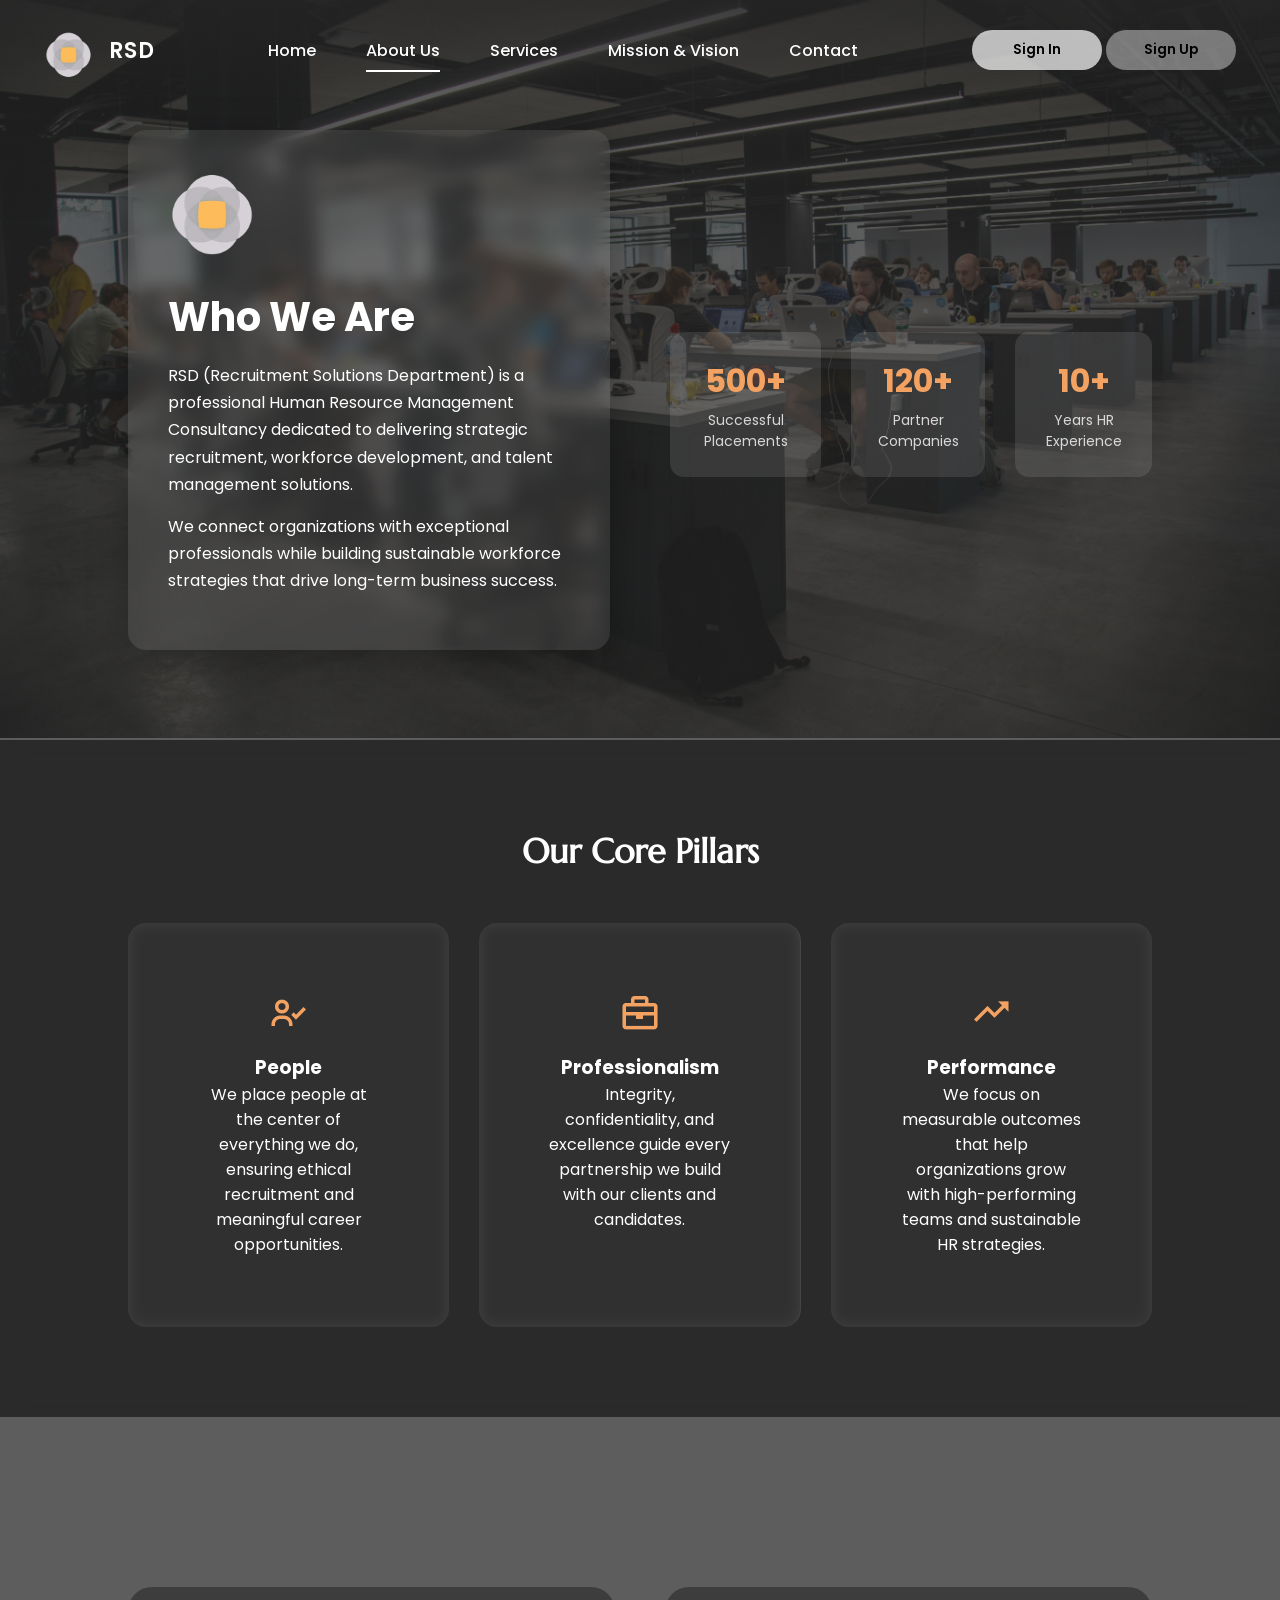
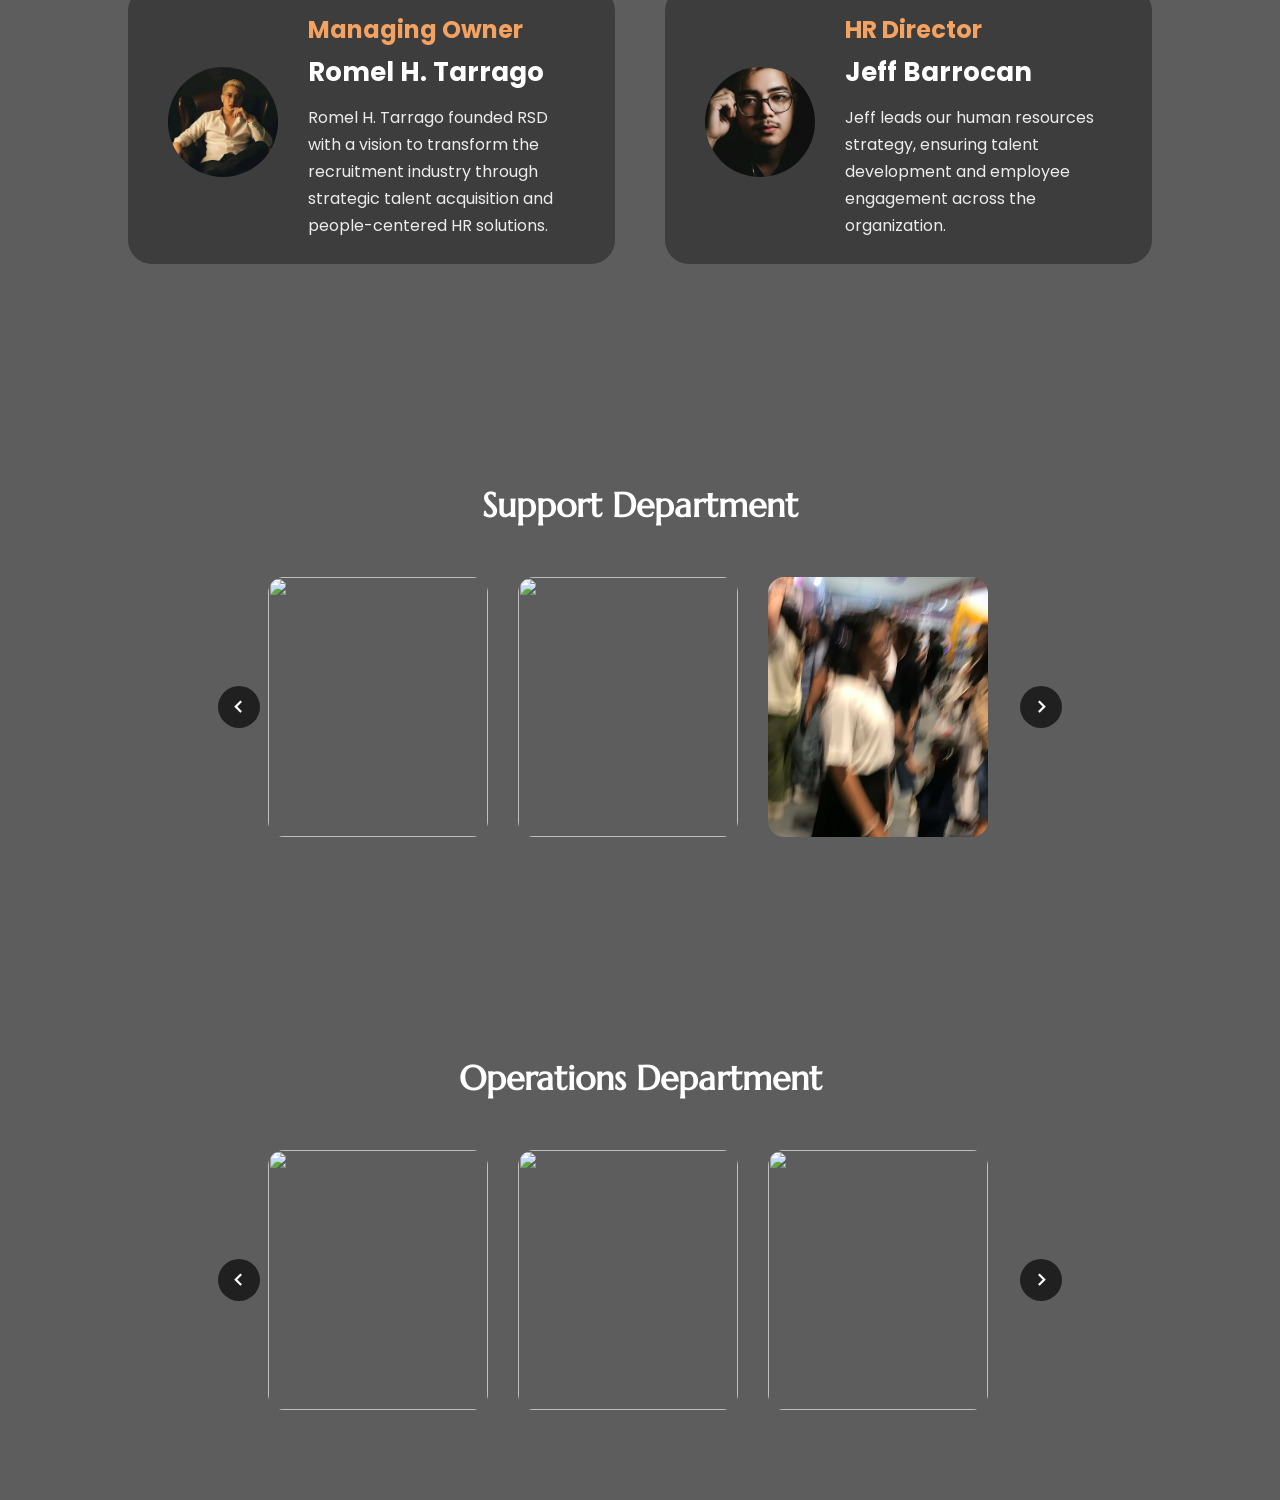
==== about.html @ 2aed26bf "Upload website files" ====
<!DOCTYPE html>
<html lang="en">
<head>

<meta charset="UTF-8">
<meta name="viewport" content="width=device-width, initial-scale=1.0">

<link href="https://unpkg.com/boxicons@2.1.4/css/boxicons.min.css" rel="stylesheet">
<link rel="stylesheet" href="style.css">
<link rel="stylesheet" href="about.css">

<link rel="icon" href="images/rsdlogo.png">

<title>About Us | RSD</title>

</head>

<body>

<div class="wrapper">

<!-- NAVBAR -->
<nav class="nav">

<div class="nav-logo">
<img src="images/rsdlogo.png" class="logo">
<span class="logo-text">RSD</span>
</div>

<div class="nav-menu">
<ul>
<li><a href="index.html" class="link">Home</a></li>
<li><a href="about.html" class="link active">About Us</a></li>
<li><a href="services.html" class="link">Services</a></li>
<li><a href="mission.html" class="link">Mission & Vision</a></li>
<li><a href="contact.html" class="link">Contact</a></li>
</ul>
</div>

<div class="nav-button">
<button class="btn white-btn" onclick="location.href='login.html'">Sign In</button>
<button class="btn" onclick="location.href='register.html'">Sign Up</button>
</div>

</nav>

<!-- ABOUT HERO -->

<section class="about-company">

<div class="about-card">

<img src="images/rsdlogo.png" class="about-logo">

<h1>Who We Are</h1>

<p>
RSD (Recruitment Solutions Department) is a professional Human Resource
Management Consultancy dedicated to delivering strategic recruitment,
workforce development, and talent management solutions.
</p>

<p>
We connect organizations with exceptional professionals while building
sustainable workforce strategies that drive long-term business success.
</p>

</div>

<div class="about-stats">

<div class="stat">
<h3>500+</h3>
<p>Successful Placements</p>
</div>

<div class="stat">
<h3>120+</h3>
<p>Partner Companies</p>
</div>

<div class="stat">
<h3>10+</h3>
<p>Years HR Experience</p>
</div>

</div>

</section>

<!-- CORE PILLARS -->

<section class="pillars reveal">

<video autoplay loop muted playsinline class="bg-video">
<source src="videos/bg-video.mp4" type="video/mp4">
</video>

<h2 class="section-title">Our Core Pillars</h2>

<div class="pillar-grid">

<div class="pillar-card">
<i class="bx bx-user-check"></i>
<h3>People</h3>
<p>
We place people at the center of everything we do, ensuring ethical recruitment and meaningful career opportunities.
</p>
</div>

<div class="pillar-card">
<i class="bx bx-briefcase"></i>
<h3>Professionalism</h3>
<p>
Integrity, confidentiality, and excellence guide every partnership we build with our clients and candidates.
</p>
</div>

<div class="pillar-card">
<i class="bx bx-trending-up"></i>
<h3>Performance</h3>
<p>
We focus on measurable outcomes that help organizations grow with high-performing teams and sustainable HR strategies.
</p>
</div>

</div>

</section>

<!-- CEO -->

<section class="ceo reveal">

<div class="ceo-card">

<div class="ceo-img">
<img src="images/ceo.jpg">
</div>

<div class="ceo-info">
<h2>Managing Owner</h2>
<h3>Romel H. Tarrago</h3>
<p>
Romel H. Tarrago founded RSD with a vision to transform the recruitment industry through strategic talent acquisition and people-centered HR solutions.
</p>
</div>

</div>

<div class="ceo-card">

<div class="ceo-img">
<img src="images/hr.jpg">
</div>

<div class="ceo-info">
<h2>HR Director</h2>
<h3>Jeff Barrocan</h3>
<p>
Jeff leads our human resources strategy, ensuring talent development and employee engagement across the organization.
</p>
</div>

</div>

</section>

<!-- SUPPORT DEPARTMENT -->

<section class="support-team">

<h2 class="section-title">Support Department</h2>

<div class="slider-wrapper">

<button class="slide-btn left" onclick="slideLeft('supportSlider')">
<i class='bx bx-chevron-left'></i>
</button>

<div class="support-grid slider" id="supportSlider">

<div class="support-card">
<img src="images/erica.jpg">
<div class="card-info">
<h4>Erica</h4>
<p>Project Executive</p>
</div>
</div>

<div class="support-card">
<img src="images/ace.jpg">
<div class="card-info">
<h4>Ace</h4>
<p>Business Development</p>
</div>
</div>

<div class="support-card">
<img src="images/ivonne.jpg">
<div class="card-info">
<h4>Ivonne</h4>
<p>Corporate Trainer</p>
</div>
</div>

<div class="support-card">
<img src="images/rubyann.jpg">
<div class="card-info">
<h4>Rubyann</h4>
<p>HR Lead</p>
</div>
</div>

<div class="support-card">
<img src="images/arci.jpg">
<div class="card-info">
<h4>Arci</h4>
<p>HR Associate</p>
</div>
</div>

<div class="support-card">
<img src="images/reyel.jpg">
<div class="card-info">
<h4>Reyel</h4>
<p>AR / AP</p>
</div>
</div>

<div class="support-card">
<img src="images/marjorine.jpg">
<div class="card-info">
<h4>Marjorine</h4>
<p>SMBP</p>
</div>
</div>

<div class="support-card">
<img src="images/ailene.jpg">
<div class="card-info">
<h4>Ailene</h4>
<p>Social Media Marketing & Business Partnership Associate</p>
</div>
</div>

<div class="support-card">
<img src="images/jasper.jpg">
<div class="card-info">
<h4>Jasper</h4>
<p>Staff</p>
</div>
</div>

<div class="support-card">
<img src="images/kally.jpg">
<div class="card-info">
<h4>Kally</h4>
<p>Candidate Engagement Cordinator</p>
</div>
</div>

<div class="support-card">
<img src="images/obet.jpg">
<div class="card-info">
<h4>Obet</h4>
<p>IT</p>
</div>
</div>

</div>

<button class="slide-btn right" onclick="slideRight('supportSlider')">
<i class='bx bx-chevron-right'></i>
</button>

</div>

</section>

<!-- OPERATIONS DEPARTMENT -->

<section class="support-team">

<h2 class="section-title">Operations Department</h2>

<div class="slider-wrapper">

<button class="slide-btn left" onclick="slideLeft('operationsSlider')">
<i class='bx bx-chevron-left'></i>
</button>

<div class="support-grid slider" id="operationsSlider">

<div class="support-card">
<img src="images/shane.jpg">
<div class="card-info">
<h4>Shane</h4>
<p>Manager</p>
</div>
</div>

<div class="support-card">
<img src="images/jerry.jpg">
<div class="card-info">
<h4>Jerry Mae</h4>
<p>Manager</p>
</div>
</div>

<div class="support-card">
<img src="images/jerlyn.jpg">
<div class="card-info">
<h4>Jerlyn</h4>
<p>Assistant Manager</p>
</div>
</div>

<div class="support-card">
<img src="images/jhonric.jpg">
<div class="card-info">
<h4>Jhonric</h4>
<p>Assistant Manager</p>
</div>
</div>

<div class="support-card">
<img src="images/bub.jpg">
<div class="card-info">
<h4>Bub</h4>
<p>Lead</p>
</div>
</div>

<div class="support-card">
<img src="images/angela.jpg">
<div class="card-info">
<h4>Angela</h4>
<p>Lead</p>
</div>
</div>

<div class="support-card">
<img src="images/joy.jpg">
<div class="card-info">
<h4>Joy</h4>
<p>Lead</p>
</div>
</div>

<div class="support-card">
<img src="images/nelgin.jpg">
<div class="card-info">
<h4>Nelgin</h4>
<p>OIC</p>
</div>
</div>

</div>

<button class="slide-btn right" onclick="slideRight('operationsSlider')">
<i class='bx bx-chevron-right'></i>
</button>

</div>

</section>

</div>

<script src="about.js"></script>

</body>
</html>
---- style.css ----
/* =========================
   STYLE CSS
   ========================= */

@import url('https://fonts.googleapis.com/css2?family=Poppins:wght@400;500;600&display=swap');
@import url('https://fonts.googleapis.com/css2?family=Marcellus&family=Poppins:ital,wght@0,100;0,200;0,300;0,400;0,500;0,600;0,700;0,800;0,900;1,100;1,200;1,300;1,400;1,500;1,600;1,700;1,800;1,900&display=swap');

* {
    margin: 0;
    padding: 0;
    box-sizing: border-box;
    font-family: 'Poppins', sans-serif;
}

body {
    min-height: 100vh;
    background-image: url(images/OG.jpg);
    background-repeat: no-repeat;
    background-position: 0 -115px;
    background-size: 100% auto;
}

.wrapper {
    min-height: 100vh;
    background: rgba(39, 39, 39, 0.7);
    padding-top: 100px; /* navbar offset */
}

/* =========================
   NAVBAR
   ========================= */

.nav {
    position: fixed;
    top: 0;
    width: 100%;
    height: 100px;
    display: flex;
    align-items: center;
    justify-content: space-around;
    background: linear-gradient(rgba(39,39,39,0.6), transparent);
    z-index: 100;
}

.nav-logo {
    display: flex;
    align-items: center;
    gap: 15px;
}

.logo {
    height: 45px;
}

.logo-text {
    font-size: 22px;
    font-weight: 600;
    color: white;
    letter-spacing: 1px;
}

.nav-logo img.logo {
    margin-top: 10px;
    height: 50px;
    width: auto;
}

.nav-logo p {
    color: white;
    font-size: 25px;
    font-weight: 600;
}

.nav-menu ul {
    display: flex;
}

.nav-menu ul li {
    list-style: none;
}

.nav-menu ul li .link {
    position: relative;
    text-decoration: none;
    font-weight: 500;
    color: white;
    padding-bottom: 15px;
    margin: 0 25px;
    transition: color 0.3s ease;
}

/* animated underline */
.nav-menu ul li .link::after {
    content: "";
    position: absolute;
    left: 0;
    bottom: 5px;
    width: 0;
    height: 2px;
    background-color: #ffffff;
    transition: width 0.3s ease;
}

.nav-menu ul li .link:hover {
    color: #f4a261;
    transform: translateY(-2px);
}

.nav-menu ul li .link:hover::after,
.nav-menu ul li .link.active::after {
    width: 100%;
}

.nav-button .btn {
    width: 130px;
    height: 40px;
    font-weight: 600;
    background: rgba(255, 255, 255, 0.4);
    border: none;
    border-radius: 30px;
    cursor: pointer;
    transition: color 0.3s ease, transform 0.3s ease;
}

.nav-button .btn:hover {
    color: #f4a261;
    transform: translateY(-2px);
}

.btn:hover {
    background: rgba(255, 255, 255, 0.3);
}

#RegisterBtn {
    margin-left: 15px;
}

.btn.white-btn {
    background: rgba(255, 255, 255, 0.7);
}

.btn.white-btn:hover {
    background: rgba(255, 255, 255, 0.5);
}

/* =========================
   FORMS
   ========================= */

.nav-menu-btn {
    display: none;
}

.form-box {
    position: relative;
    display: flex;
    align-items: center;
    justify-content: center;
    width: 510px;
    height: 450px;
    overflow: hidden;
    z-index: 2;
}

.login-container,
.register-container {
    position: absolute;
    width: 100%;
    max-width: 500px;
    flex-direction: column;
    transition: 0.5s ease-in-out;
    margin-bottom: 5px;
    text-align: center;
}

.login-container {
    left: 1px;
}

.register-container {
    right: -520px;
}

.top span {
    color: white;
    font-size: small;
    padding: 10px 0;
}

.top span a {
    font-weight: 500;
    color: white;
    margin-left: 5px;
}

header {
    color: white;
    font-size: 30px;
    text-align: center;
    padding: 10px 0 30px;
}

.two-forms {
    display: flex;
    gap: 10px;
    width: 100%;
}

.input-box {
    position: relative;
    width: 100%;
    margin-bottom: 30px;
}

.input-field {
    font-size: 15px;
    background: rgba(255, 255, 255, 0.2);
    color: white;
    height: 45px;
    width: 100%;
    padding: 0 15px 0 45px;
    border: none;
    border-radius: 30px;
    outline: none;
    transition: 0.2s ease;
}

.input-field:hover,
.input-field:focus {
    background: rgba(255, 255, 255, 0.25);
}

::-webkit-input-placeholder {
    color: white;
}

.input-box i {
    position: absolute;
    top: 50%;
    left: 18px;
    transform: translateY(-50%);
    color: white;
}

.submit {
    font-size: 15px;
    font-weight: 500;
    color: black;
    height: 45px;
    width: 100%;
    border: none;
    border-radius: 300px;
    background: rgba(255, 255, 255, 0.7);
    cursor: pointer;
    transition: 0.3s ease-in-out;
}

.submit:hover {
    background: rgba(255, 255, 255, 0.5);
    box-shadow: 1px 5px 7px rgba(0, 0, 0, 0.2);
}

.two-col {
    display: flex;
    justify-content: space-between;
    color: white;
    font-size: small;
    margin-bottom: 15px;
}

.two-col .one {
    display: flex;
    gap: 5px;
}

.two label a {
    text-decoration: none;
    color: white;
}

.two label a:hover {
    text-decoration: underline;
}

/* =========================
   HOME SECTION
   ========================= */

.home {
    min-height: calc(100vh - 100px);
    display: flex;
    align-items: center;
    justify-content: flex-start;
    text-align: left;
    color: #f4a261;
    padding: 40px 60px;
}

.home-content {
    max-width: 900px;
}

.home-content h1 {
    font-family: 'Marcellus', serif;
    font-size: 45px;
    margin-bottom: 20px;
    font-weight: 500;
}

.home-content h1:first-child {
    font-size: 70px;
    font-weight: 700;
    margin-bottom: 0;
}

.home-content h1:nth-child(2) {
    color: #ffffff;
    font-size: 60px;
    font-weight: 400;
    margin-top: 0;
    padding-top: 0;
}

.home-content p {
    font-size: 18px;
    max-width: 700px;
    margin: 0 auto 30px;
}

.home-btn {
    padding: 12px 30px;
    background: rgba(255,255,255,0.7);
    color: black;
    text-decoration: none;
    border-radius: 30px;
    font-weight: 500;
    display: inline-block;
    transition: color 0.3s ease, transform 0.3s ease, background 0.3s ease;
}

.home-btn:hover {
    color: #f4a261;              /* same hover color */
    background: rgba(255,255,255,0.5);
    transform: translateY(-2px); /* same lift effect */
}


/* =========================
   RESPONSIVE
   ========================= */

@media only screen and (max-width: 786px) {

    .nav-button {
        display: none;
    }

    .nav-menu {
        position: absolute;
        top: -800px;
        display: flex;
        justify-content: center;
        background: rgba(255, 255, 255, 0.2);
        width: 100%;
        height: 90vh;
        backdrop-filter: blur(20px);
        transition: 0.3s;
    }

    .nav-menu ul {
        flex-direction: column;
        align-items: center;
    }

    .nav-menu-btn {
        display: block;
    }

    .nav-menu-btn i {
        color: white;
        font-size: 25px;
        padding: 10px;
        background: rgba(255, 255, 255, 0.2);
        border-radius: 50%;
        cursor: pointer;
        transition: 0.3s;
    }
    .nav-menu-btn i:hover {
        background: rgba(255, 255, 255, 0.15);
    }
}

@media only screen and (max-width: 540px) {

    .form-box {
        width: 100%;
        height: 500px;
    }

    .register.container,
    .login-container {
        width: 100%;
        padding: 0 20px;
    }

    .register-container .two-forms {
        flex-direction: column;
        gap: 0;    
    }
}
---- about.css ----
@import url('https://fonts.googleapis.com/css2?family=Poppins:wght@400;500;600&family=Marcellus&display=swap');

body{
background:url(images/OG.jpg) no-repeat 0 -115px/100% auto;
font-family:'Poppins',sans-serif;
}

.wrapper{
min-height:100vh;
background:rgba(39,39,39,0.75);
padding-top:100px;
}

section{
padding:90px 10%;
color:white;
max-width:1000px;
margin:auto;
}

/* SECTION TITLE */

.section-title{
font-family:'Marcellus',serif;
font-size:34px;
text-align:center;
margin-bottom:50px;
}

/* ABOUT HERO */

.about-company{
display:grid;
grid-template-columns:1fr 1fr;
align-items:center;
gap:60px;
max-width: 1500px;
min-height:400px;
padding-top:30px;
}

/* CARD */

.about-card{
background:rgba(255,255,255,0.08);
padding:40px;
border-radius:18px;
backdrop-filter:blur(8px);
box-shadow:0 10px 40px rgba(0,0,0,0.3);
max-width:520px;
}


.about-card h1{
font-size:40px;
margin-bottom:15px;
}

.about-card p{
line-height:1.7;
margin-bottom:15px;
}

/* LOGO */

.about-logo{
width:90px;
margin-bottom:20px;
}

/* STATS */

.about-stats{
display:flex;
gap:30px;
justify-content:flex-start;
margin-top:30px;
}

.stat{
background:rgba(255,255,255,0.1);
padding:25px;
border-radius:14px;
text-align:center;
min-width:130px;
transition:transform .3s ease;
}

.stat:hover{
transform:translateY(-6px);
}

.stat h3{
font-size:32px;
color:#f4a261;
margin-bottom:5px;
}

.stat p{
font-size:14px;
opacity:.8;
}

/* ANIMATION */

@keyframes fadeUp{
from{
opacity:0;
transform:translateY(40px);
}
to{
opacity:1;
transform:translateY(0);
}
}


/* CORE PILLARS */

.pillars{
position:relative;
overflow:hidden;
/* remove extra space above this section - formerly margin-top:80px; */
margin-top:0;
backdrop-filter:blur(12px);
/* make it full width */
max-width: 100%;
width: 100%;
/* keep internal padding for content spacing */
padding: 90px 10%;
}

.bg-video{
position:absolute;
top:0;
left:0;
width:100%;
height:100%;
object-fit:cover;
z-index:-2;
}


/* DARK OVERLAY */

.pillars::before{
content:"";
position:absolute;
top:0;
left:0;
width:100%;
height:100%;
background:rgba(0,0,0,0.55);
z-index:-1;
}

.pillar-grid{
display:grid;
grid-template-columns:repeat(auto-fit,minmax(240px,1fr));
gap:30px;
}

.pillar-card{
background:rgba(255,255,255,0.12);
padding:70px;
border-radius:18px;
text-align:center;
transition:all .3s ease;
backdrop-filter:blur(8px);
}

.pillar-card:hover{
transform:translateY(-8px);
}

.pillar-card i{
font-size:42px;
color:#f4a261;
margin-bottom:18px;
}

/* CEO */

.ceo{
margin-top:80px;
display:flex;
justify-content:center;
gap:50px;

max-width:1300px;   /* allow wider space */
margin-left:auto;
margin-right:auto;
}

.ceo-card{
display:flex;
align-items:center;
gap:30px;

background:rgba(0,0,0,0.35);
border-radius:24px;

width:100%;
max-width:1000px;  /* wide card */

padding:25px 40px; /* smaller vertical padding */
}

.ceo-img img{
  width:110px;
  border-radius:50%;
}

.ceo-info{
max-width:700px;
}

.ceo-info h2{
  color:#f4a261;
  margin-bottom:6px;
}

.ceo-info h3{
  font-size:26px;
  margin-bottom:12px;
}

.ceo-info p{
  line-height:1.7;
  opacity:.9;
}

/* SUPPORT DEPARTMENT */

.support-team{
margin-top:40px; /* correct syntax and provide spacing above HR section */
text-align:center;
}

.support-grid{
display:flex;
gap:30px;
flex-wrap:nowrap;
overflow:hidden;
}

.support-card{
position:relative;
flex:0 0 220px;
height:260px;
border-radius:16px;
overflow:hidden;
cursor:pointer;
transition:transform .3s ease;
}

.support-card img{
width:100%;
height:100%;
object-fit:cover;
}

.support-card:hover{
transform:scale(1.05);
}

.card-info{
position:absolute;
bottom:0;
left:0;
width:100%;
padding:20px;

background:linear-gradient(
transparent,
rgba(0,0,0,0.85)
);

transform:translateY(100%);
transition:transform .35s ease;
}

.support-card:hover .card-info{
transform:translateY(0);
}

.card-info h4{
margin:0;
font-size:18px;
}

.card-info p{
margin:4px 0 0;
font-size:14px;
opacity:.8;
}

/* SLIDER */

.slider-wrapper{
position:relative;
max-width:900px;
margin:auto;
}


.slider{
display:flex;
gap:30px;
overflow:hidden;
scroll-behavior:smooth;
}

.slide-btn{
position:absolute;
top:50%;
transform:translateY(-50%);

width:42px;
height:42px;

background:rgba(0,0,0,0.65);
border:none;
border-radius:50%;

display:flex;
align-items:center;
justify-content:center;

color:white;
font-size:26px;
cursor:pointer;

transition:.3s;
}

.slide-btn:hover{
background:#f4a261;
}

.slide-btn.left{
left:-50px;
}

.slide-btn.right{
right:-50px;
}

/* MODAL */

.team-modal{
position:fixed;
inset:0;
background:rgba(0,0,0,0.7);
display:none;
justify-content:center;
align-items:center;
z-index:999;
}

.modal-content{
background:#1f1f1f;
padding:35px;
border-radius:20px;
max-width:420px;
text-align:center;
position:relative;
}

.modal-content img{
width:120px;
border-radius:50%;
margin-bottom:15px;
}

.close{
position:absolute;
top:15px;
right:20px;
font-size:24px;
cursor:pointer;
}

/* SCROLL ANIMATION */

.reveal{
opacity:0;
transform:translateY(60px);
transition:all .8s ease;
}

.reveal.active{
opacity:1;
transform:translateY(0);
}

/* RESPONSIVE */

@media(max-width:900px){

.about-company{
grid-template-columns:1fr;
text-align:center;
}

.ceo{
flex-direction:column;
}

.ceo-card{
flex-direction:column;
text-align:center;
}

.ceo-img img{
margin-bottom:15px;
}

}
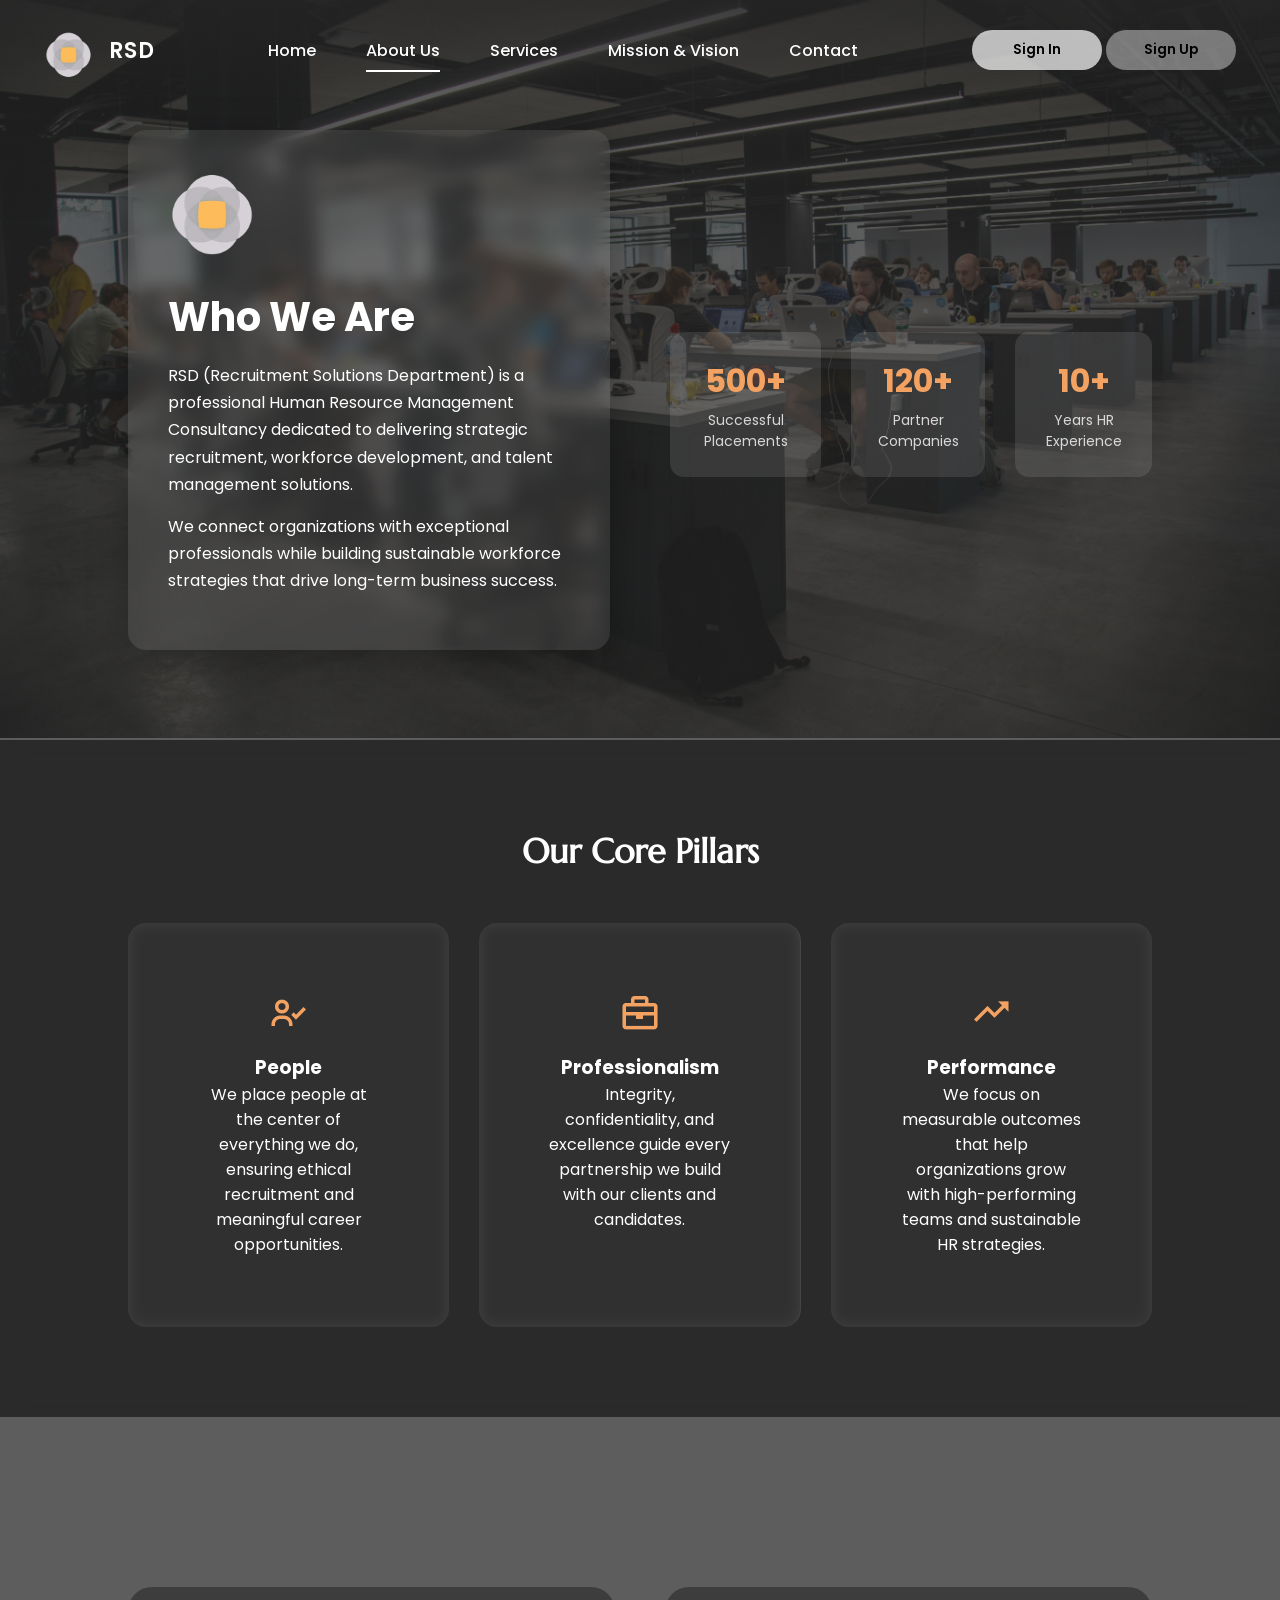
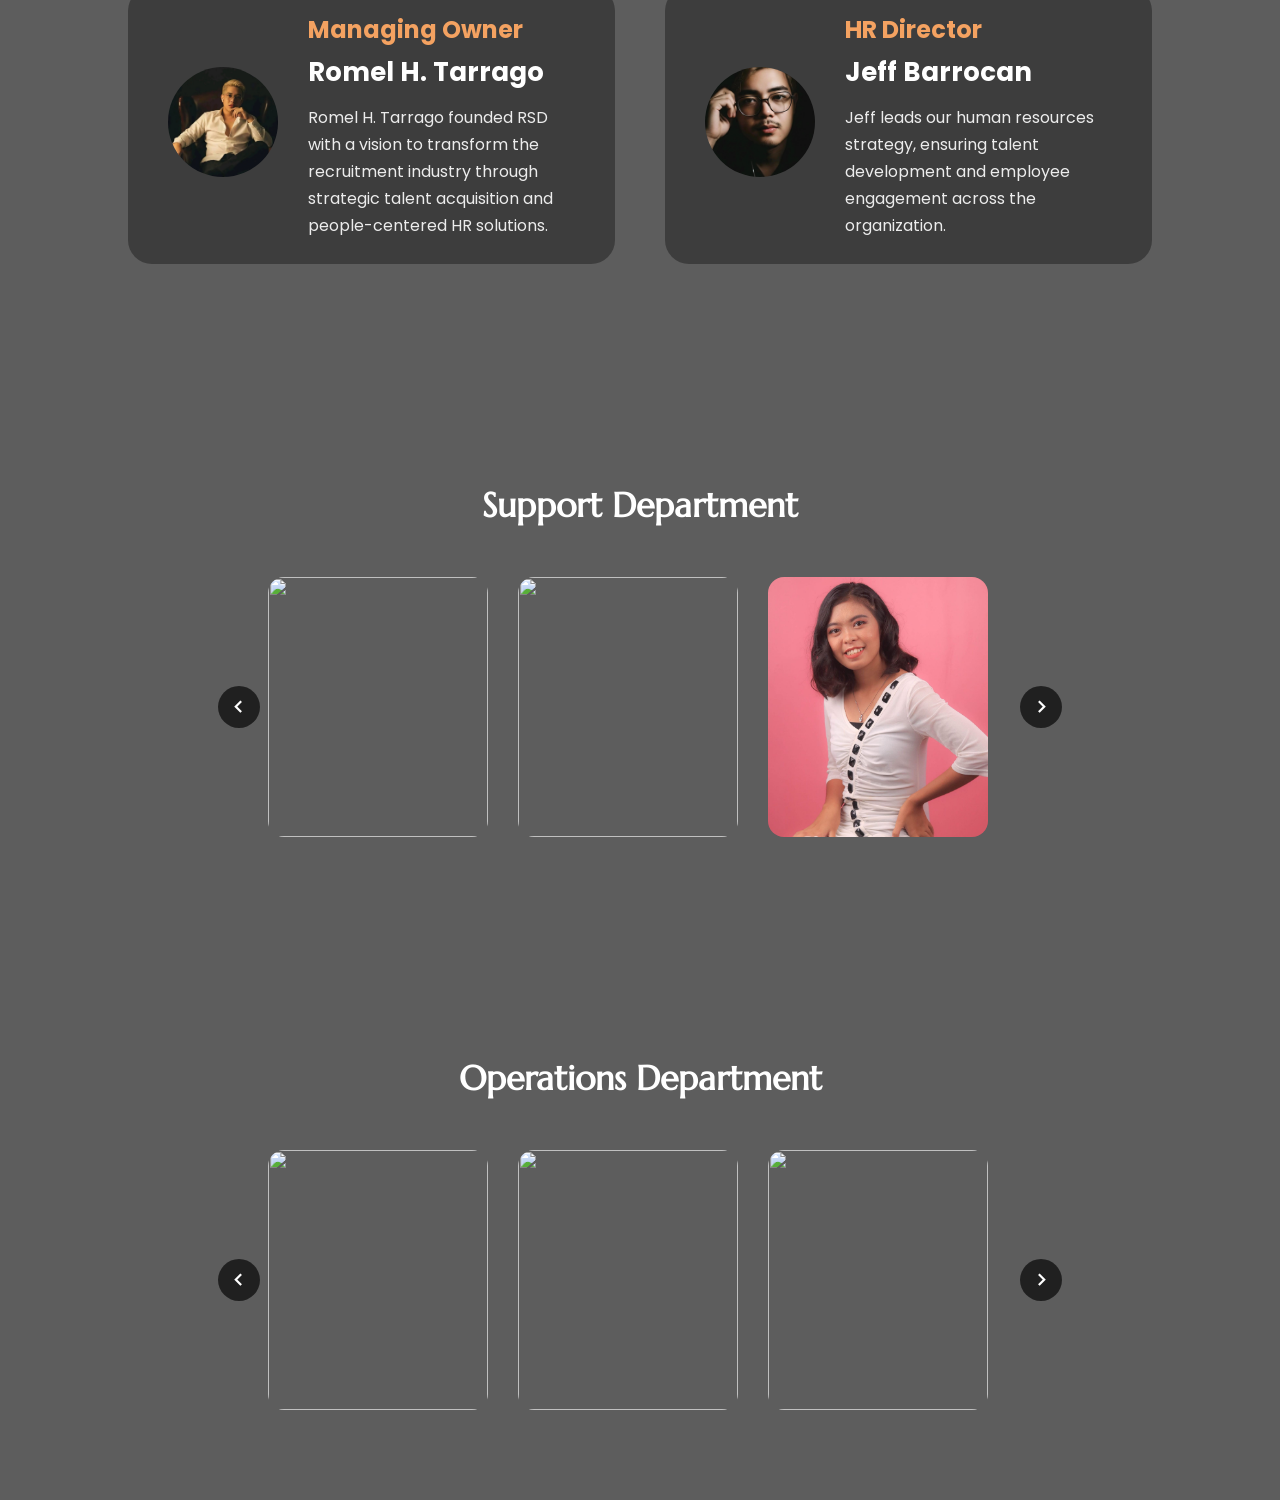
==== commit 834ee7d1: "update website" ====
--- a/about.html
+++ b/about.html
@@ -263,7 +263,7 @@
 <div class="support-card">
 <img src="images/obet.jpg">
 <div class="card-info">
-<h4>Obet</h4>
+<h4>Robert</h4>
 <p>IT</p>
 </div>
 </div>
@@ -325,10 +325,10 @@
 </div>
 
 <div class="support-card">
-<img src="images/bub.jpg">
-<div class="card-info">
-<h4>Bub</h4>
-<p>Lead</p>
+<img src="images/bianca.jpg">
+<div class="card-info">
+<h4>Bianca</h4>
+<p>OIC Lead</p>
 </div>
 </div>
 
@@ -336,7 +336,7 @@
 <img src="images/angela.jpg">
 <div class="card-info">
 <h4>Angela</h4>
-<p>Lead</p>
+<p>OIC Lead</p>
 </div>
 </div>
 
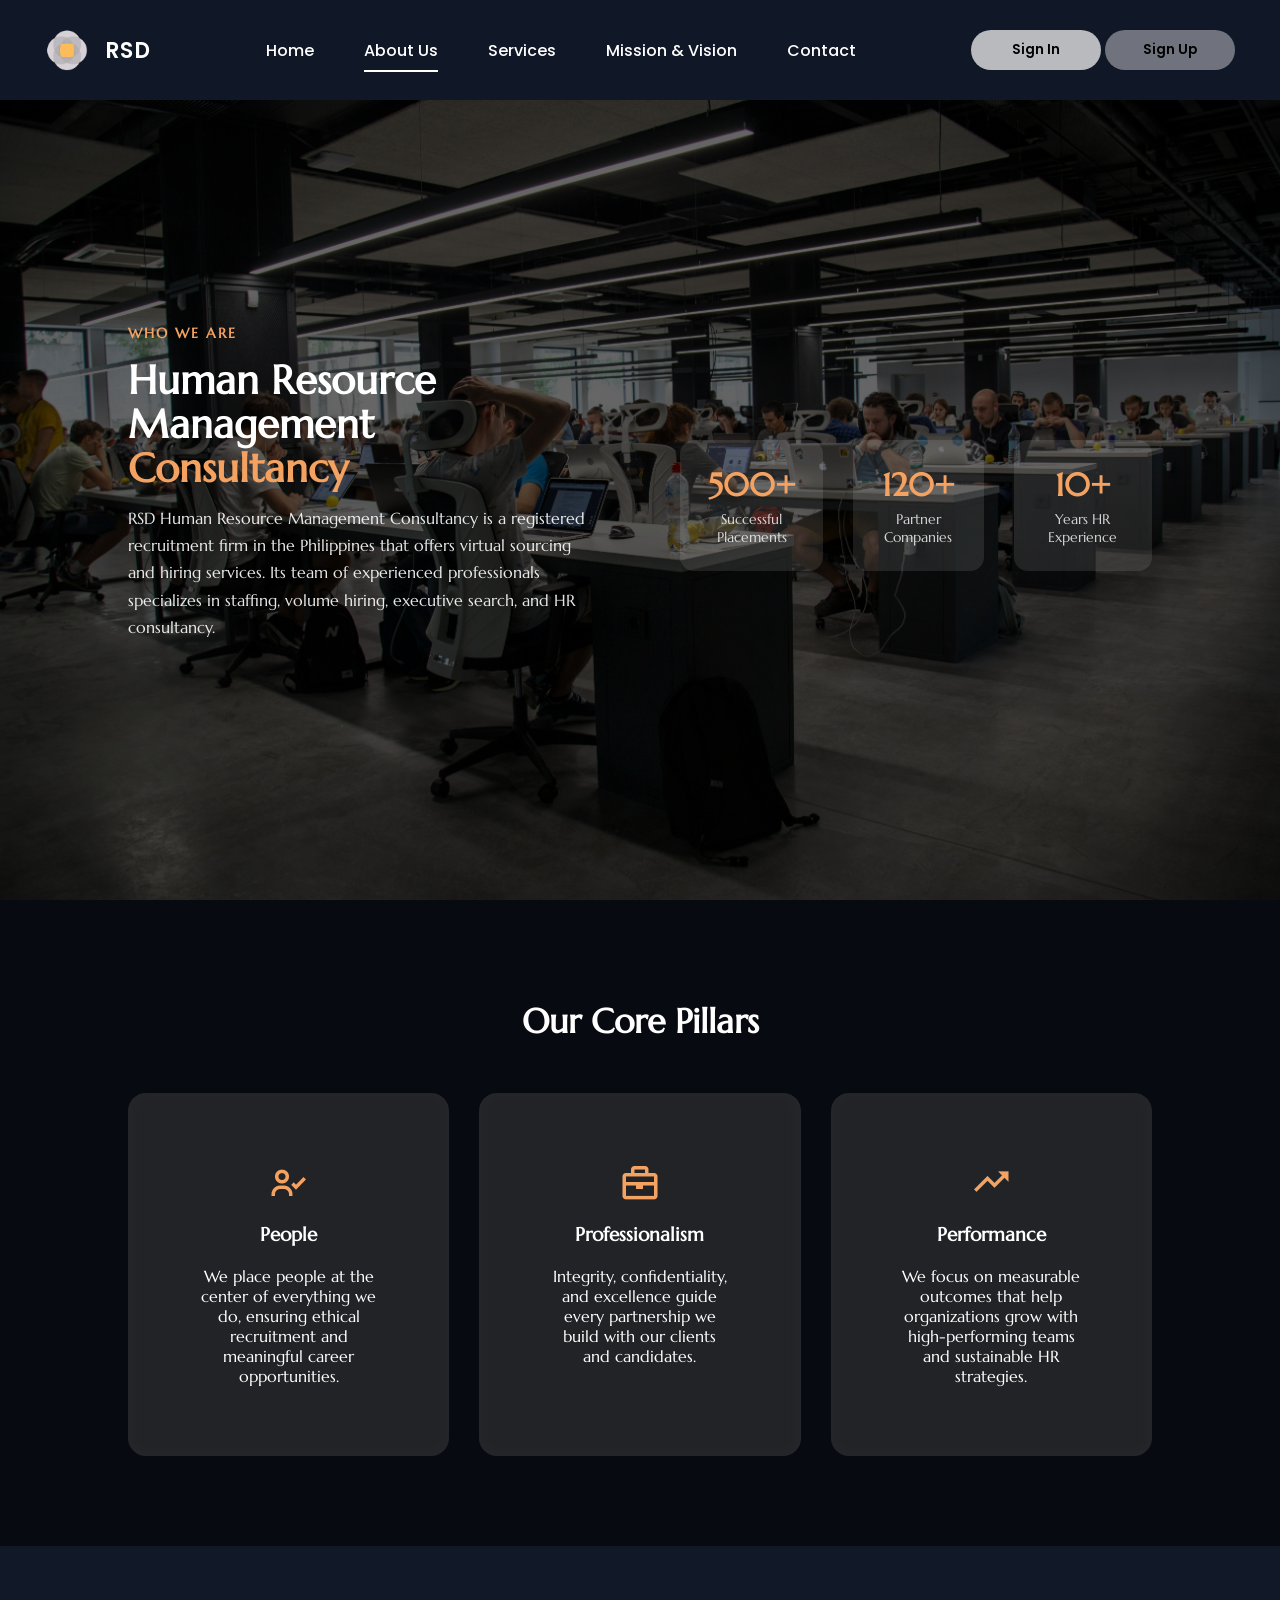
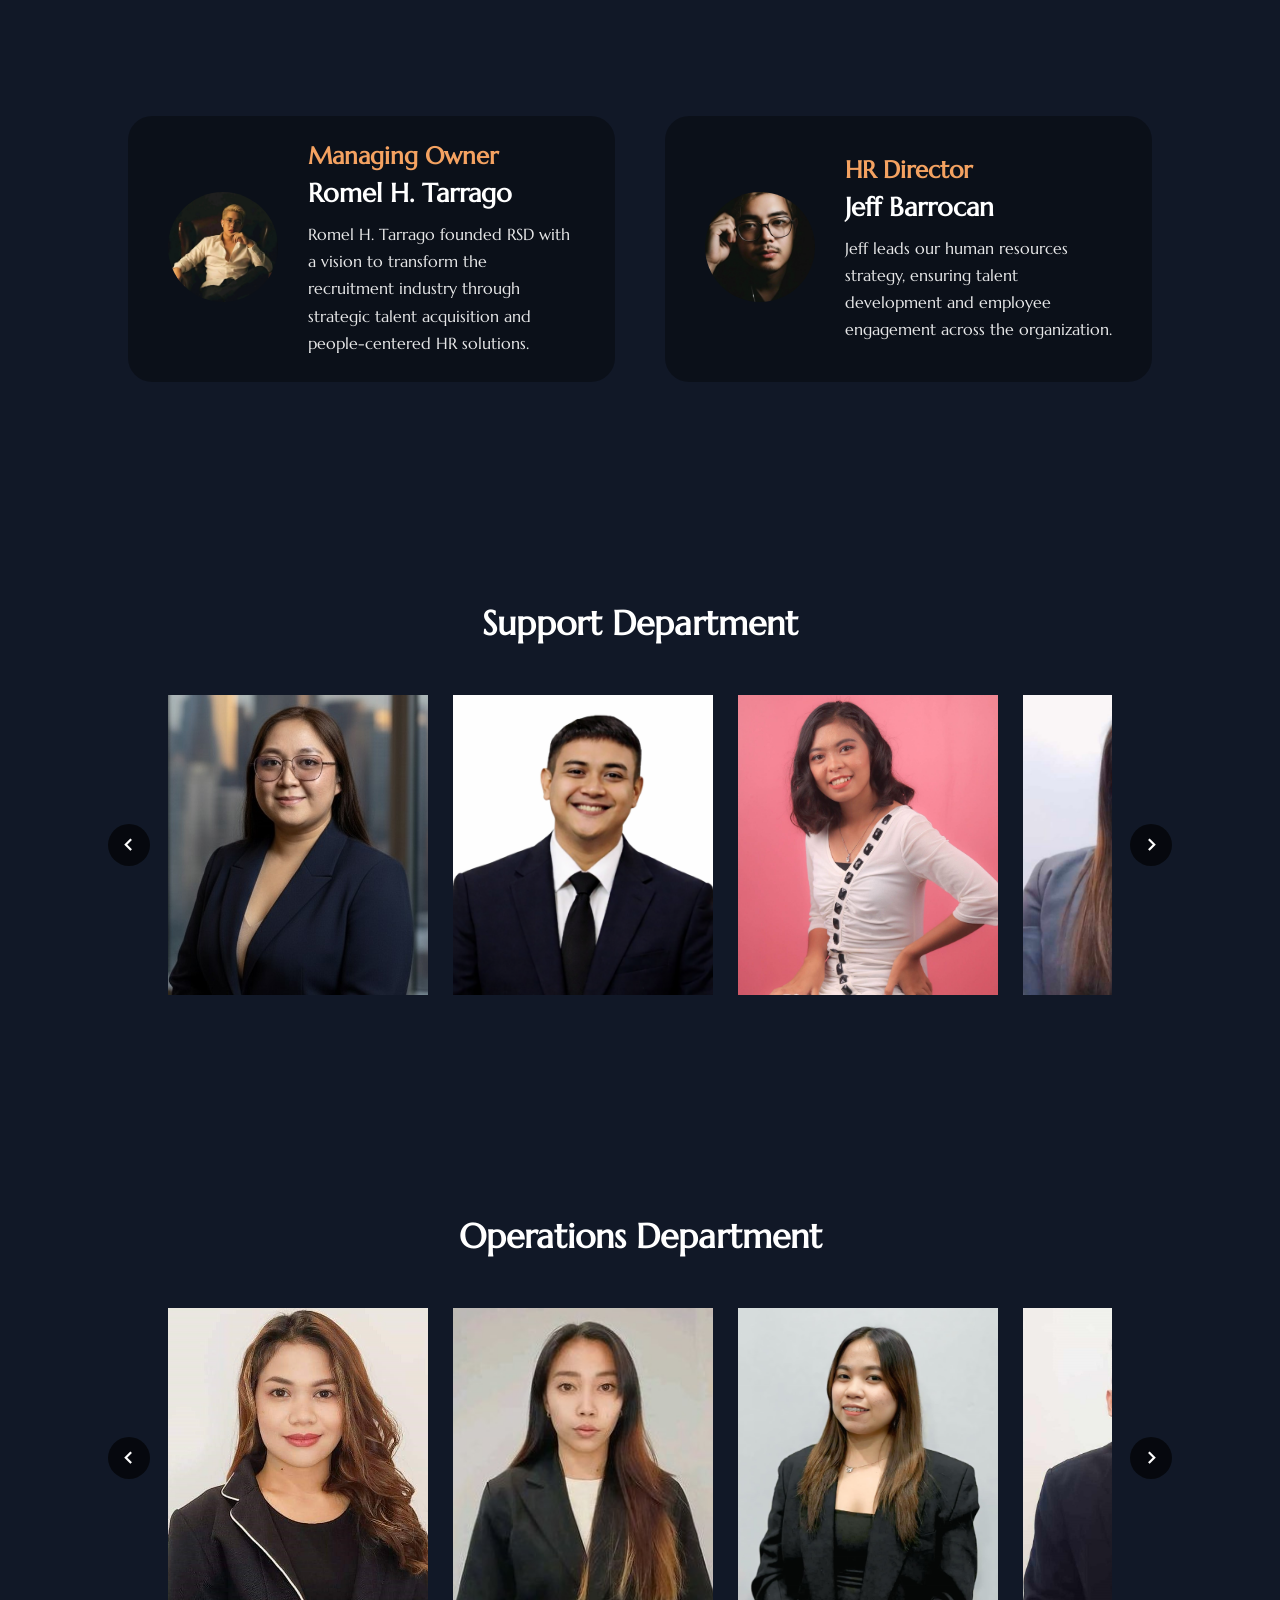
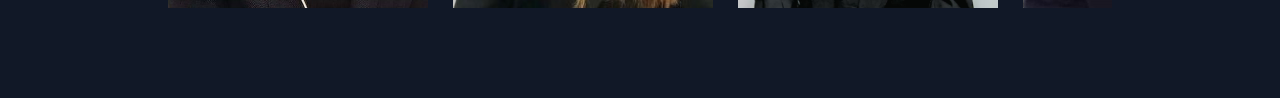
==== commit c61cf74a: "update website" ====
--- a/about.html
+++ b/about.html
@@ -18,7 +18,7 @@
 <body>
 
 <div class="wrapper">
-
+ 
 <!-- NAVBAR -->
 <nav class="nav">
 
@@ -27,7 +27,7 @@
 <span class="logo-text">RSD</span>
 </div>
 
-<div class="nav-menu">
+<div class="nav-menu" id="navMenu">
 <ul>
 <li><a href="index.html" class="link">Home</a></li>
 <li><a href="about.html" class="link active">About Us</a></li>
@@ -50,19 +50,15 @@
 
 <div class="about-card">
 
-<img src="images/rsdlogo.png" class="about-logo">
-
-<h1>Who We Are</h1>
-
-<p>
-RSD (Recruitment Solutions Department) is a professional Human Resource
-Management Consultancy dedicated to delivering strategic recruitment,
-workforce development, and talent management solutions.
-</p>
-
-<p>
-We connect organizations with exceptional professionals while building
-sustainable workforce strategies that drive long-term business success.
+<div class="about-label">WHO WE ARE</div>
+
+<h1 class="about-hero-title">
+  <span class="about-hero-black">Human Resource Management</span>
+  <span class="about-hero-gold">Consultancy</span>
+</h1>
+
+<p class="about-lead">
+  RSD Human Resource Management Consultancy is a registered recruitment firm in the Philippines that offers virtual sourcing and hiring services. Its team of experienced professionals specializes in staffing, volume hiring, executive search, and HR consultancy.
 </p>
 
 </div>
@@ -103,7 +99,7 @@
 <div class="pillar-card">
 <i class="bx bx-user-check"></i>
 <h3>People</h3>
-<p>
+<p><br>
 We place people at the center of everything we do, ensuring ethical recruitment and meaningful career opportunities.
 </p>
 </div>
@@ -111,7 +107,7 @@
 <div class="pillar-card">
 <i class="bx bx-briefcase"></i>
 <h3>Professionalism</h3>
-<p>
+<p><br>
 Integrity, confidentiality, and excellence guide every partnership we build with our clients and candidates.
 </p>
 </div>
@@ -119,7 +115,7 @@
 <div class="pillar-card">
 <i class="bx bx-trending-up"></i>
 <h3>Performance</h3>
-<p>
+<p><br>
 We focus on measurable outcomes that help organizations grow with high-performing teams and sustainable HR strategies.
 </p>
 </div>
@@ -181,7 +177,7 @@
 <div class="support-grid slider" id="supportSlider">
 
 <div class="support-card">
-<img src="images/erica.jpg">
+<img src="images/erica2.jpg">
 <div class="card-info">
 <h4>Erica</h4>
 <p>Project Executive</p>
@@ -189,7 +185,7 @@
 </div>
 
 <div class="support-card">
-<img src="images/ace.jpg">
+<img src="images/ace3.png">
 <div class="card-info">
 <h4>Ace</h4>
 <p>Business Development</p>
@@ -205,7 +201,7 @@
 </div>
 
 <div class="support-card">
-<img src="images/rubyann.jpg">
+<img src="images/rubyann2.jpg">
 <div class="card-info">
 <h4>Rubyann</h4>
 <p>HR Lead</p>
@@ -213,7 +209,7 @@
 </div>
 
 <div class="support-card">
-<img src="images/arci.jpg">
+<img src="images/arci2.jpg">
 <div class="card-info">
 <h4>Arci</h4>
 <p>HR Associate</p>
@@ -221,7 +217,7 @@
 </div>
 
 <div class="support-card">
-<img src="images/reyel.jpg">
+<img src="images/reyel3.jpg">
 <div class="card-info">
 <h4>Reyel</h4>
 <p>AR / AP</p>
@@ -229,7 +225,7 @@
 </div>
 
 <div class="support-card">
-<img src="images/marjorine.jpg">
+<img src="images/marjorine2.jpg">
 <div class="card-info">
 <h4>Marjorine</h4>
 <p>SMBP</p>
@@ -245,7 +241,7 @@
 </div>
 
 <div class="support-card">
-<img src="images/jasper.jpg">
+<img src="images/jasper2.jpg">
 <div class="card-info">
 <h4>Jasper</h4>
 <p>Staff</p>
@@ -253,7 +249,7 @@
 </div>
 
 <div class="support-card">
-<img src="images/kally.jpg">
+<img src="images/kally2.jpg">
 <div class="card-info">
 <h4>Kally</h4>
 <p>Candidate Engagement Cordinator</p>
@@ -261,7 +257,7 @@
 </div>
 
 <div class="support-card">
-<img src="images/obet.jpg">
+<img src="images/robert2.jpg">
 <div class="card-info">
 <h4>Robert</h4>
 <p>IT</p>
@@ -301,7 +297,7 @@
 </div>
 
 <div class="support-card">
-<img src="images/jerry.jpg">
+<img src="images/jerrymae2.jpg">
 <div class="card-info">
 <h4>Jerry Mae</h4>
 <p>Manager</p>
@@ -309,7 +305,7 @@
 </div>
 
 <div class="support-card">
-<img src="images/jerlyn.jpg">
+<img src="images/jerlyn2.jpg">
 <div class="card-info">
 <h4>Jerlyn</h4>
 <p>Assistant Manager</p>
@@ -317,7 +313,7 @@
 </div>
 
 <div class="support-card">
-<img src="images/jhonric.jpg">
+<img src="images/jhonric2.jpg">
 <div class="card-info">
 <h4>Jhonric</h4>
 <p>Assistant Manager</p>
@@ -325,7 +321,7 @@
 </div>
 
 <div class="support-card">
-<img src="images/bianca.jpg">
+<img src="images/bianca2.jpg">
 <div class="card-info">
 <h4>Bianca</h4>
 <p>OIC Lead</p>
@@ -333,7 +329,7 @@
 </div>
 
 <div class="support-card">
-<img src="images/angela.jpg">
+<img src="images/angela3.png">
 <div class="card-info">
 <h4>Angela</h4>
 <p>OIC Lead</p>
@@ -341,7 +337,7 @@
 </div>
 
 <div class="support-card">
-<img src="images/joy.jpg">
+<img src="images/joy2.png">
 <div class="card-info">
 <h4>Joy</h4>
 <p>Lead</p>
@@ -349,9 +345,17 @@
 </div>
 
 <div class="support-card">
-<img src="images/nelgin.jpg">
+<img src="images/nelgin2.jpg">
 <div class="card-info">
 <h4>Nelgin</h4>
+<p>OIC</p>
+</div>
+</div>
+
+<div class="support-card">
+<img src="images/erical.jpg">
+<div class="card-info">
+<h4>Erica Tomas</h4>
 <p>OIC</p>
 </div>
 </div>
--- a/style.css
+++ b/style.css
@@ -2,14 +2,23 @@
    STYLE CSS
    ========================= */
 
-@import url('https://fonts.googleapis.com/css2?family=Poppins:wght@400;500;600&display=swap');
-@import url('https://fonts.googleapis.com/css2?family=Marcellus&family=Poppins:ital,wght@0,100;0,200;0,300;0,400;0,500;0,600;0,700;0,800;0,900;1,100;1,200;1,300;1,400;1,500;1,600;1,700;1,800;1,900&display=swap');
+@import url('https://fonts.googleapis.com/css2?family=Marcellus&family=Poppins:wght@400;500;600&display=swap');
+
+/* GLOBAL FONT (DEFAULT = MARCELLUS) */
+body {
+    font-family: 'Marcellus', serif;
+}
+
+/* NAVBAR FONT */
+.nav,
+.nav * {
+    font-family: 'Poppins', sans-serif;
+}
 
 * {
     margin: 0;
     padding: 0;
     box-sizing: border-box;
-    font-family: 'Poppins', sans-serif;
 }
 
 body {
@@ -18,11 +27,13 @@
     background-repeat: no-repeat;
     background-position: 0 -115px;
     background-size: 100% auto;
-}
+    font-family: 'Marcellus', sans-serif;
+}
+
 
 .wrapper {
     min-height: 100vh;
-    background: rgba(39, 39, 39, 0.7);
+    background: rgba(0, 0, 0, 0.6);
     padding-top: 100px; /* navbar offset */
 }
 
@@ -31,6 +42,7 @@
    ========================= */
 
 .nav {
+    font-family: 'Poppins', sans-serif;
     position: fixed;
     top: 0;
     width: 100%;
@@ -38,7 +50,8 @@
     display: flex;
     align-items: center;
     justify-content: space-around;
-    background: linear-gradient(rgba(39,39,39,0.6), transparent);
+    background: rgba(17, 24, 39, 0.6);
+    backdrop-filter: blur(10px);
     z-index: 100;
 }
 
@@ -60,9 +73,7 @@
 }
 
 .nav-logo img.logo {
-    margin-top: 10px;
-    height: 50px;
-    width: auto;
+    margin-top: 0;
 }
 
 .nav-logo p {
@@ -178,7 +189,7 @@
 }
 
 .register-container {
-    right: -520px;
+    right: -600px;
 }
 
 .top span {
@@ -344,6 +355,272 @@
     transform: translateY(-2px); /* same lift effect */
 }
 
+
+/* =========================
+   CONTACT SECTION
+   ========================= */
+
+.contact-section {
+    padding: 120px 10%;
+    background: linear-gradient(135deg, #04122c, #0e031b, #050913);
+    background-size: 400% 400%;
+    animation: gradientShift 12s ease infinite;
+    position: relative;
+    overflow: hidden;
+    color: #f1f1f1;
+}
+
+.contact-section::before {
+    content: "";
+    position: absolute;
+    inset: 0;
+    background: url(images/OG.jpg) center/cover no-repeat;
+    opacity: 0.2;
+    mix-blend-mode: overlay;
+    pointer-events: none;
+}
+
+.contact-inner {
+    max-width: 1200px;
+    margin: 0 auto;
+    display: grid;
+    grid-template-columns: 1.1fr 1.5fr;
+    gap: 50px;
+    align-items: start;
+}
+
+.contact-left,
+.contact-right {
+    opacity: 0;
+    transform: translateY(20px);
+    animation: fadeInUp 0.8s ease forwards;
+}
+
+.contact-right {
+    animation-delay: 0.2s;
+}
+
+.contact-label {
+    font-size: 13px;
+    letter-spacing: 2px;
+    text-transform: uppercase;
+    color: #f4a261;
+    margin-bottom: 12px;
+}
+
+.contact-title {
+    font-size: 42px;
+    line-height: 1.1;
+    margin: 0 0 20px;
+    font-family: 'Marcellus', serif;
+}
+
+.highlight {
+    color: #f4a261;
+}
+
+.contact-desc {
+    color: rgba(255,255,255,0.75);
+    max-width: 520px;
+    margin-bottom: 30px;
+    line-height: 1.6;
+}
+
+.info-cards {
+    display: grid;
+    gap: 16px;
+}
+
+.info-card {
+    display: flex;
+    align-items: center;
+    gap: 16px;
+    border: 1px solid rgba(244, 162, 97, 0.55);
+    padding: 14px 16px;
+    border-radius: 12px;
+    background: rgba(255,255,255,0.05);
+    transition: transform 0.3s ease, box-shadow 0.3s ease, border-color 0.3s ease;
+}
+
+.info-card:hover {
+    transform: translateY(-6px);
+    box-shadow: 0 20px 40px rgba(0,0,0,0.35);
+    border-color: rgba(244, 162, 97, 0.85);
+}
+
+.info-icon {
+    width: 44px;
+    height: 44px;
+    min-width: 44px;
+    border-radius: 12px;
+    background: rgba(244, 162, 97, 0.15);
+    display: grid;
+    place-items: center;
+    color: #f4a261;
+    font-size: 20px;
+}
+
+.info-title {
+    font-weight: 600;
+    color: #fff;
+    margin-bottom: 4px;
+}
+
+.info-text {
+    color: rgba(255,255,255,0.75);
+    font-size: 0.95rem;
+}
+
+/* Form card */
+
+.contact-card {
+    background: rgba(8, 14, 32, 0.7);
+    border: 1px solid rgba(244, 162, 97, 0.55);
+    border-radius: 16px;
+    padding: 32px;
+    backdrop-filter: blur(16px);
+}
+
+.contact-card-header h3 {
+    margin: 0 0 20px;
+    font-size: 22px;
+    letter-spacing: 1px;
+    color: #fff;
+}
+
+.contact-form {
+    display: grid;
+    gap: 16px;
+}
+
+.form-grid {
+    display: grid;
+    grid-template-columns: 1fr 1fr;
+    gap: 16px;
+}
+
+.form-group input,
+.form-group textarea {
+    width: 100%;
+    padding: 14px 18px;
+    border-radius: 12px;
+    border: 1px solid rgba(244, 162, 97, 0.4);
+    background: rgba(255,255,255,0.06);
+    color: rgba(255,255,255,0.95);
+    font-size: 0.95rem;
+    outline: none;
+    transition: border-color 0.2s ease, background 0.2s ease;
+}
+
+.form-group input::placeholder,
+.form-group textarea::placeholder {
+    color: rgba(255,255,255,0.6);
+}
+
+.form-group input:focus,
+.form-group textarea:focus {
+    border-color: rgba(244, 162, 97, 0.85);
+    background: rgba(255,255,255,0.1);
+}
+
+.form-group textarea {
+    resize: vertical;
+    min-height: 160px;
+}
+
+.submit-btn {
+    display: inline-flex;
+    align-items: center;
+    justify-content: center;
+    gap: 10px;
+    padding: 14px 24px;
+    border-radius: 999px;
+    border: 1px solid rgba(244, 162, 97, 0.75);
+    background: transparent;
+    color: rgba(255,255,255,0.9);
+    font-weight: 600;
+    cursor: pointer;
+    transition: background 0.3s ease, color 0.3s ease, transform 0.3s ease;
+    width: fit-content;
+}
+
+.submit-btn i {
+    font-size: 18px;
+    transition: transform 0.3s ease;
+}
+
+.submit-btn:hover {
+    background: rgba(244, 162, 97, 1);
+    color: #0b0932;
+    transform: translateY(-2px);
+}
+
+.submit-btn:hover i {
+    transform: translateX(3px);
+}
+
+.sr-only {
+    position: absolute;
+    width: 1px;
+    height: 1px;
+    padding: 0;
+    margin: -1px;
+    overflow: hidden;
+    clip: rect(0, 0, 0, 0);
+    border: 0;
+}
+
+.form-status {
+    margin-top: 16px;
+    text-align: center;
+    font-weight: 500;
+    font-size: 0.95rem;
+}
+
+@keyframes fadeInUp {
+    0% {
+        opacity: 0;
+        transform: translateY(20px);
+    }
+    100% {
+        opacity: 1;
+        transform: translateY(0);
+    }
+}
+
+@keyframes gradientShift {
+    0% {
+        background-position: 0% 50%;
+    }
+    50% {
+        background-position: 100% 50%;
+    }
+    100% {
+        background-position: 0% 50%;
+    }
+}
+
+/* RESPONSIVE */
+@media (max-width: 1024px) {
+    .contact-inner {
+        grid-template-columns: 1fr;
+    }
+    .contact-left, .contact-right {
+        animation: fadeInUp 0.7s ease forwards;
+    }
+}
+
+@media (max-width: 600px) {
+    .contact-section {
+        padding: 80px 6%;
+    }
+    .contact-title {
+        font-size: 32px;
+    }
+    .form-grid {
+        grid-template-columns: 1fr;
+    }
+}
 
 /* =========================
    RESPONSIVE
@@ -367,6 +644,11 @@
         transition: 0.3s;
     }
 
+    /* ✅ PUT IT HERE */
+    .nav-menu.responsive {
+        top: 100px;
+    }
+
     .nav-menu ul {
         flex-direction: column;
         align-items: center;
@@ -385,10 +667,10 @@
         cursor: pointer;
         transition: 0.3s;
     }
+}
     .nav-menu-btn i:hover {
         background: rgba(255, 255, 255, 0.15);
     }
-}
 
 @media only screen and (max-width: 540px) {
 
--- a/about.css
+++ b/about.css
@@ -2,12 +2,12 @@
 
 body{
 background:url(images/OG.jpg) no-repeat 0 -115px/100% auto;
-font-family:'Poppins',sans-serif;
+font-family:'Marcellus',serif;
 }
 
 .wrapper{
 min-height:100vh;
-background:rgba(39,39,39,0.75);
+background: #111827;
 padding-top:100px;
 }
 
@@ -30,26 +30,79 @@
 /* ABOUT HERO */
 
 .about-company{
-display:grid;
-grid-template-columns:1fr 1fr;
-align-items:center;
-gap:60px;
-max-width: 1500px;
-min-height:400px;
-padding-top:30px;
+    display:grid;
+    grid-template-columns:1fr 1fr;
+    align-items:center;
+    gap:80px;
+
+    max-width:1400px;
+    width:100%;
+
+    min-height:90vh; /* KEY FIX */
+    padding-top:60px;
+
+    background: url(images/OG.jpg) no-repeat center/cover;
+    background-attachment: fixed;
+    position: relative;
+}
+
+/* DARK OVERLAY FOR ABOUT HERO */
+
+.about-company::before{
+    content:"";
+    position:absolute;
+    top:0;
+    left:0;
+    width:100%;
+    height:100%;
+    background:rgba(0,0,0,0.6);
+    z-index:1;
 }
 
 /* CARD */
 
 .about-card{
-background:rgba(255,255,255,0.08);
-padding:40px;
-border-radius:18px;
-backdrop-filter:blur(8px);
-box-shadow:0 10px 40px rgba(0,0,0,0.3);
-max-width:520px;
-}
-
+background: transparent;
+padding: 0;
+border-radius: 0;
+backdrop-filter: none;
+box-shadow: none;
+max-width: 600px;
+position: relative;
+z-index: 2;
+}
+
+.about-label {
+  font-size: 14px;
+  font-weight: 600;
+  letter-spacing: 2px;
+  color: #f4a261;
+  text-transform: uppercase;
+  margin-bottom: 16px;
+}
+
+.about-hero-title {
+  font-size: 64px;
+  font-weight: 800;
+  margin-bottom: 16px;
+  line-height: 1.1;
+}
+
+.about-hero-gold {
+  display: block;
+  color:#f4a261;
+}
+
+.about-hero-gold {
+  display: block;
+  color: #f4a261;
+}
+
+.about-lead {
+  line-height: 1.8;
+  opacity: 0.9;
+  margin-bottom: 24px;
+}
 
 .about-card h1{
 font-size:40px;
@@ -75,6 +128,8 @@
 gap:30px;
 justify-content:flex-start;
 margin-top:30px;
+position: relative;
+z-index: 2;
 }
 
 .stat{
@@ -190,6 +245,8 @@
 max-width:1300px;   /* allow wider space */
 margin-left:auto;
 margin-right:auto;
+background: #111827;
+padding: 90px 10%;
 }
 
 .ceo-card{
@@ -233,9 +290,14 @@
 /* SUPPORT DEPARTMENT */
 
 .support-team{
-margin-top:40px; /* correct syntax and provide spacing above HR section */
-text-align:center;
-}
+margin-top:40px;
+text-align:center;
+
+max-width:1200px;   /* allow more space */
+margin-left:auto;
+margin-right:auto;
+}
+
 
 .support-grid{
 display:flex;
@@ -246,13 +308,16 @@
 
 .support-card{
 position:relative;
-flex:0 0 220px;
-height:260px;
-border-radius:16px;
+flex:0 0 260px;   /* card width */
+height:300px;     /* rectangle height */
+
+border-radius:0;  /* remove rounded corners */
 overflow:hidden;
+
 cursor:pointer;
 transition:transform .3s ease;
 }
+
 
 .support-card img{
 width:100%;
@@ -299,14 +364,14 @@
 
 .slider-wrapper{
 position:relative;
-max-width:900px;
+max-width:1200px;
 margin:auto;
 }
 
 
 .slider{
 display:flex;
-gap:30px;
+gap:25px;
 overflow:hidden;
 scroll-behavior:smooth;
 }
@@ -339,11 +404,11 @@
 }
 
 .slide-btn.left{
-left:-50px;
+left:-60px;
 }
 
 .slide-btn.right{
-right:-50px;
+right:-60px;
 }
 
 /* MODAL */
